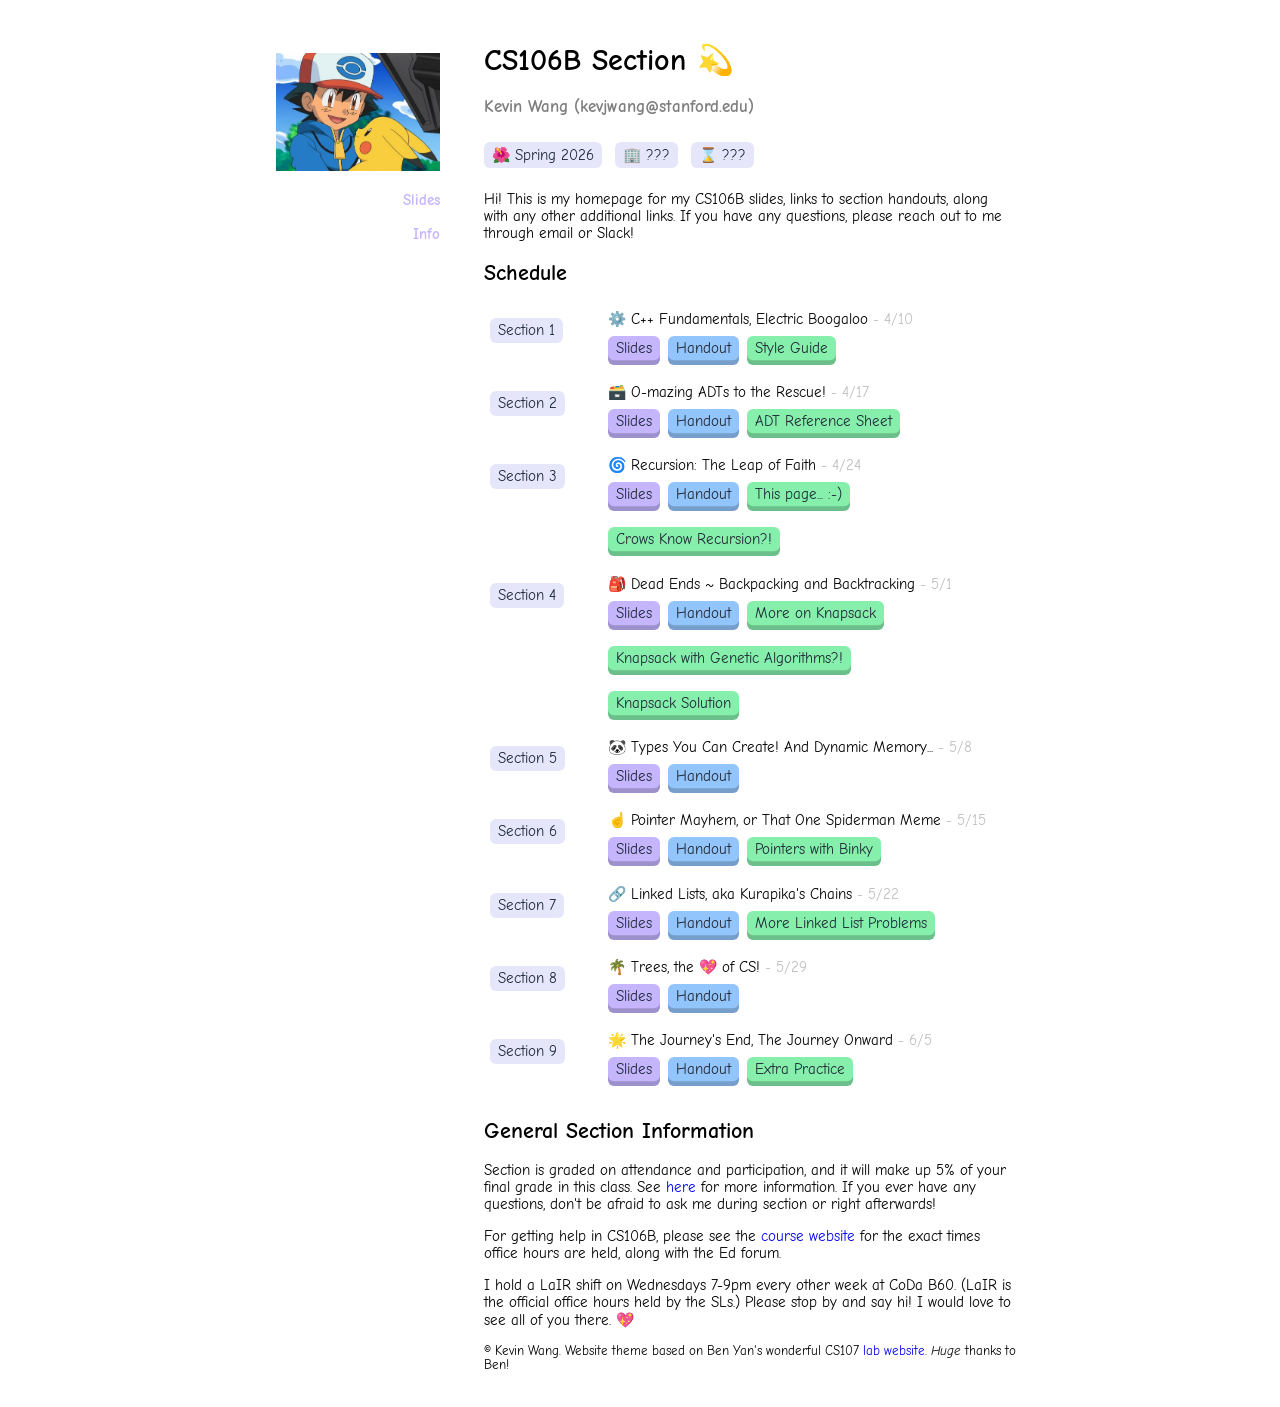
==== index.html @ ee3d67d2 "feat: add existing files" ====
<!doctype html>

<html lang=en>
    <head>
        <meta charset="utf-8">

        <title>Kevin's CS106B Section</title>

        <link rel="icon" href="images/olivine_green.png">

        <!-- we'll just be using jquery to play some audio -->
        <script src="https://ajax.googleapis.com/ajax/libs/jquery/3.7.1/jquery.min.js"></script>

        <!-- backup comic neue font just in case... -->
        <link href="https://fonts.googleapis.com/css2?family=Comic+Neue" rel="stylesheet">
        
        <!-- magical style secrets lie within... (not really) -->
        <link rel="stylesheet" href="styles.css">
    </head>


    
    <body style="font-family: 'Comic Sans MS', 'Comic Sans', 'Comic Neue', cursive">

        <!-- list out the audio we're going to use (putting it in the body is arbitrary) -->
        <audio id="hover-bloop">
            <source src="audio/multimedia_button_click_029.mp3"></source>
        </audio>
        <audio id="click-bloop">
            <source src="audio/multimedia_button_click_006.mp3"></source>
        </audio>
        <audio id="sparkles">
            <source src="audio/bss_petal_wand.wav"></source>
        </audio>

        <!-- classic two-column layout! :) -->
        <div id="page">
            <!-- left hand side: the navigation bar (but who really uses it anyways...) -->
            <aside>
            <!-- 
            if you're one of my sectionees seeing this comment, hello! i fully commend and endorse you snooping around. that's the spirit!
            send me an email with a screenshot of this comment, and i'll give you all the good karma there is in the world, or at least
            how much karma i have, haha
            -->
                <nav aria-label="navigation">
                    <ul>
                        <li>
                            <a href="index.html#main-page">
                                <img class="homepage-img" alt="Welcome to CS106B!" src="images/ash_and_pikachu.jpg">
                            </a>
                        </li>
                        <br>
                        <li><a href="index.html#sections" style="color: #C4B5FD"><strong>Slides</strong></a></li>
                        <br>
                        <li><a href="index.html#info" style="color: #C4B5FD"><strong>Info</strong></a></li>
                        <br>
                    </ul>
                </nav>
            </aside>

            <!-- the main content of the page...let's call it "main" >:) -->
            <div id="main">

                <h1 id="main-page"><span id="section-title" class="rainbow">CS106B Section</span> 💫</h1>
                <script src="meteor_shower.js"></script>
                <h3 style="opacity: 50%">Kevin Wang (kevjwang@stanford.edu)</h3>

                <!------------- GENERAL COURSE INFO - EDIT EVERY QUARTER --------------->

                <div class="portal">🌺 Spring 2026</div>
                <div class="portal">🏢 ???</div>
                <div class="portal">⌛ ???</div>
        
                <!---------------------------------------------------------------------->

                <p>Hi! This is my homepage for my CS106B slides, links to section handouts, along with any other additional links. If you have any questions, please reach out to me through email or Slack!</p>

                <h2 id="sections">Schedule</h2>
                <div id="schedule"></div>
                <script src="schedule.js"></script>

                <h2 id="info">General Section Information</h2>
                <p>
                    Section is graded on attendance and participation, and it will make up 5% of your final grade in this class. See <a href="https://web.stanford.edu/class/archive/cs/cs106b/cs106b.1264/course/about_section" target="_blank">here</a> for more information. If you ever have any questions, don't be afraid to ask me during section or right afterwards!
                </p>
                <p>
                    For getting help in CS106B, please see the <a
                        href="https://web.stanford.edu/class/archive/cs/cs106b/cs106b.1266/">course website</a> for the exact times office hours are held, along with the Ed forum.
                </p>
                <p>
                    I hold a LaIR shift on Wednesdays 7-9pm every other week at CoDa B60. (LaIR is the official office hours held by the SLs.) Please stop by and say hi! I would love to see all of you there. 💖
                </p>

                <p style="font-size: 12.7px;">© Kevin Wang. Website theme based on Ben Yan's wonderful CS107 <a href="https://stanford.edu/~bbyan/cs107-spr2025/">lab website</a>. <em>Huge</em> thanks to Ben!</p>

                <!-- audio clicking time :O -->
                <script>
                    // hovering
                    $(document).ready(function () {
                        let hoverBloop = $("#hover-bloop")[0];
                        $(".clicky").mouseenter(function() {
                            hoverBloop.volume = 0.35;
                            hoverBloop.play();
                        })
                    })

                    // clicking
                    $(document).ready(function () {
                        let clickBloop = $("#click-bloop")[0];
                        $(".clicky").click(function() {
                            clickBloop.volume = 0.75;
                            clickBloop.play();
                        })
                    }) 
                </script>


            </div>
        </div>

    </body>

</html>
---- styles.css ----
html {
    font-size: 0.925em;
    box-sizing: border-box;
    scroll-behavior: smooth;
    z-index: 1;
    /* font-family: Comic Sans MS, "Comic Sans", "Comic Relief", cursive; */
}

.homepage-img {
    max-height: 8em;
    height: auto;
    display: inline-block;
    margin: 0;
    margin-top: 8px;
    justify-content: right;
    padding-left: 0;
    align-items: right;

    @media (max-width: 768px) {
        max-height: 1em;
    }
}

/* * { */
/*     font-family: "Comic Neue", "Comic Sans MS", "Comic Sans", cursive; */
/* } */

#meteor-shower {
    /* border: 5px solid black; */
    top: 0;
    left: 0;
    box-sizing: border-box;
    /* outline: 5px solid black; */

    position: fixed;

    /* put the meteor shower canvas in the background */
    pointer-events: none;
    z-index: 0;
}

#page {
    display: grid;
    position: relative;
    grid-template-columns: 200px 1fr;
    gap: 3em;

    max-width: 800px;
    margin: 0 auto;
    padding: 1rem;

    @media (max-width: 768px) {
        grid-template-columns: 1fr;
        grid-template-rows: auto auto;
        gap: 0;
    }

    /* margin-left: 50%; */
    /* margin: 100 auto; */
/* 
    background: #fff7f0;
    outline: 2px solid red; */
}

/* * {
  outline: 1px solid rgba(0, 0, 255, 0.2);
} */

.rainbow {
    color: black;
    background-color: #FFFFFF;
}

/* rainbow text syntax from https://stackoverflow.com/questions/54702124/rainbow-text-animation-using-only-css */

.rainbow:hover {
    background: linear-gradient(
        to right,
        #6666ff, #0099ff , #00ff00, #ff3399, #6666ff);
    -webkit-background-clip: text;
    background-clip: text;
    color: transparent;
    animation: rainbow_animation 4s ease-in-out infinite;
    background-size: 500% 100%;
}

@keyframes rainbow_animation {
    0%,100% {
        background-position: 0 0;
    }

    50% {
        background-position: 100% 0;
    }
}

aside {
    position: sticky;
    top: 2em;
    align-self: flex-start;
}

@media (max-width: 768px) {
    aside {
        position: static; 
        top: unset; 
        padding-top: 0;
        /* order: -1;
        margin-bottom: 1rem;
        padding-top: 2rem;  */
    } 

    nav ul {
        display: flex;
        justify-content: flex-end;
        gap: 1.25rem;
        flex-wrap: wrap;
    }

    nav li {
        display: inline-block;
    }

    nav a {
        white-space: nowrap;
    }
}

nav {
    display: flex; 
    /* margin-bottom: 3rem;  */
    justify-content: space-between; 
    align-items: center; 
    width: 100%; 

    @media (min-width: 768px) { 
        display: block; 
        margin-bottom: 0; 
    }
}

#main {
    /* make sure the content inside main doesn't spill over outside the grid */
    min-width: 0;
    max-width: 36rem;
}

ul {
    display: flex; 
    justify-content: flex-end;
    margin-left: -0.5rem; 
    list-style: none;
    padding-left: 0; /* remove left indent */
    text-align: right;

    @media (min-width: 768px) { 
        display: block; 
        margin-left: 0; 
        gap: 0;
    }
}

a {
    text-decoration: none;
}

.portal { 
    color: #1F2937;
    background: #e6e6fa;
    margin: 8px 8px 8px 0px;
    padding: 4px 8px;
    display: inline-block;
    text-align: center;
    vertical-align: top;

    border: 1px;
    border-radius: 6px;
    text-decoration: none;
    transition: background-color 0.2s ease, border-color 0.2s ease;

    justify-self: start;
    align-self: start;
}

.section {
    display: grid;
    text-wrap: nowrap;
    grid-template-columns: repeat(4, minmax(100px, 1fr)); 
    grid-auto-flow: row dense;
    gap: 1.25rem; 

    padding: 0.35em;
    border-radius: 8px;
    
    @media (min-width: 400px) { 
        grid-template-columns: repeat(7, minmax(100px, 1fr)); 
    }
}

.date {
    opacity: 0.25;
}

.content {
    grid-column: span 3 / span 3; 

    /* @media (min-width: 768px) {  */
    /*     grid-column: span 6 / span 6;  */
    /* } */
}

.locked.content {
    opacity: 0.2;
    pointer-events: none;
}

.resources {
    display: inline-flex;
    flex-wrap: wrap;
    margin-left: 0px;
    margin-bottom: 0px;
}

.slides {
    background: #C4B5FD;
}

.handout {
    background: #93c5fd;
}

.misc-link {
    background: #86efac;
}

.clicky {
    box-shadow: inset 0 -4.8px 0 0 rgba(0, 0, 0, 0.2);
    transition: 0.1s;
    padding-bottom: 8px;
    /* text-shadow: 0px 3px rgba(0, 0, 0, 0.2); */
}
.clicky:hover {
    box-shadow: inset 0 -2.25px 0 0 rgba(0, 0, 0, 0.2);
}
.clicky:active {
    box-shadow: inset 0 -2px 0 0 rgba(0, 0, 0, 0.2);
    text-shadow: 0px 1px 0 0 rgba(0, 0, 0, 0.2);
}
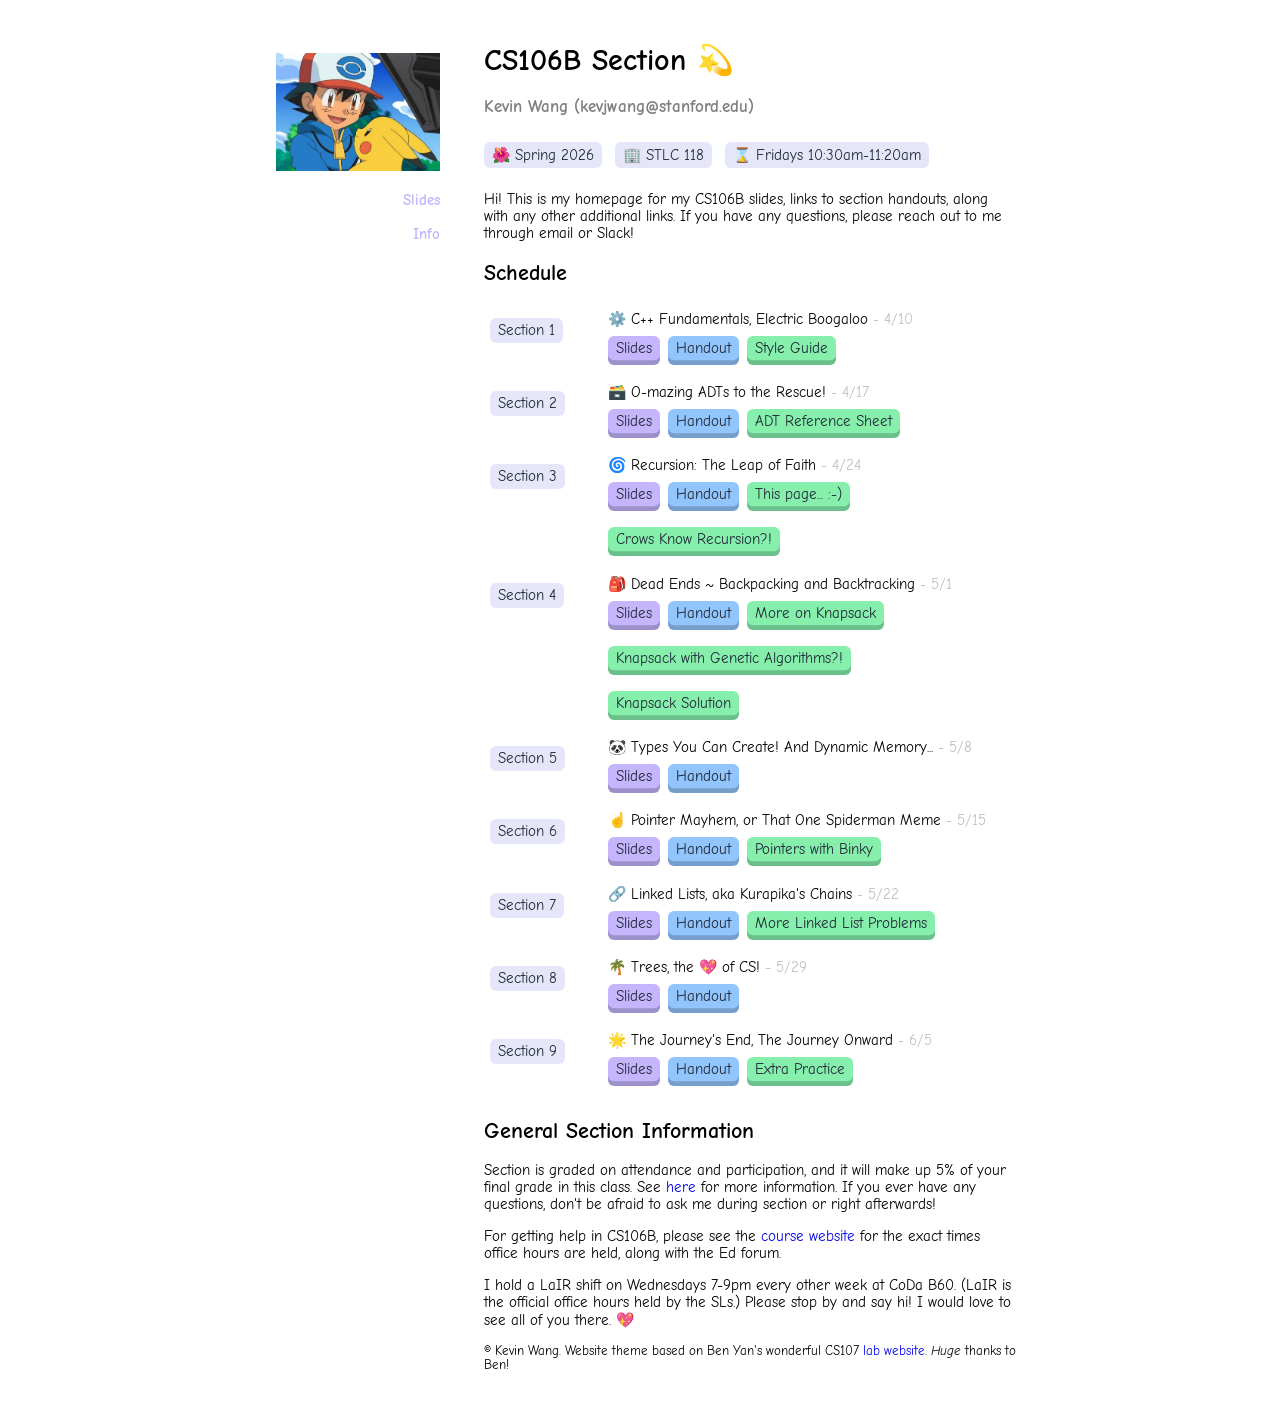
==== commit 33bf9ec3: "chore: update spring section info" ====
--- a/index.html
+++ b/index.html
@@ -68,8 +68,8 @@
                 <!------------- GENERAL COURSE INFO - EDIT EVERY QUARTER --------------->
 
                 <div class="portal">🌺 Spring 2026</div>
-                <div class="portal">🏢 ???</div>
-                <div class="portal">⌛ ???</div>
+                <div class="portal">🏢 STLC 118</div>
+                <div class="portal">⌛ Fridays 10:30am-11:20am</div>
         
                 <!---------------------------------------------------------------------->
 
@@ -81,7 +81,7 @@
 
                 <h2 id="info">General Section Information</h2>
                 <p>
-                    Section is graded on attendance and participation, and it will make up 5% of your final grade in this class. See <a href="https://web.stanford.edu/class/archive/cs/cs106b/cs106b.1264/course/about_section" target="_blank">here</a> for more information. If you ever have any questions, don't be afraid to ask me during section or right afterwards!
+                    Section is graded on attendance and participation, and it will make up 5% of your final grade in this class. See <a href="https://web.stanford.edu/class/archive/cs/cs106b/cs106b.1266/about_section" target="_blank">here</a> for more information. If you ever have any questions, don't be afraid to ask me during section or right afterwards!
                 </p>
                 <p>
                     For getting help in CS106B, please see the <a
--- a/styles.css
+++ b/styles.css
@@ -3,7 +3,6 @@
     box-sizing: border-box;
     scroll-behavior: smooth;
     z-index: 1;
-    /* font-family: Comic Sans MS, "Comic Sans", "Comic Relief", cursive; */
 }
 
 .homepage-img {
@@ -21,16 +20,10 @@
     }
 }
 
-/* * { */
-/*     font-family: "Comic Neue", "Comic Sans MS", "Comic Sans", cursive; */
-/* } */
-
 #meteor-shower {
-    /* border: 5px solid black; */
     top: 0;
     left: 0;
     box-sizing: border-box;
-    /* outline: 5px solid black; */
 
     position: fixed;
 
@@ -54,17 +47,7 @@
         grid-template-rows: auto auto;
         gap: 0;
     }
-
-    /* margin-left: 50%; */
-    /* margin: 100 auto; */
-/* 
-    background: #fff7f0;
-    outline: 2px solid red; */
-}
-
-/* * {
-  outline: 1px solid rgba(0, 0, 255, 0.2);
-} */
+}
 
 .rainbow {
     color: black;
@@ -105,9 +88,6 @@
         position: static; 
         top: unset; 
         padding-top: 0;
-        /* order: -1;
-        margin-bottom: 1rem;
-        padding-top: 2rem;  */
     } 
 
     nav ul {
@@ -128,7 +108,6 @@
 
 nav {
     display: flex; 
-    /* margin-bottom: 3rem;  */
     justify-content: space-between; 
     align-items: center; 
     width: 100%; 
@@ -203,10 +182,6 @@
 
 .content {
     grid-column: span 3 / span 3; 
-
-    /* @media (min-width: 768px) {  */
-    /*     grid-column: span 6 / span 6;  */
-    /* } */
 }
 
 .locked.content {
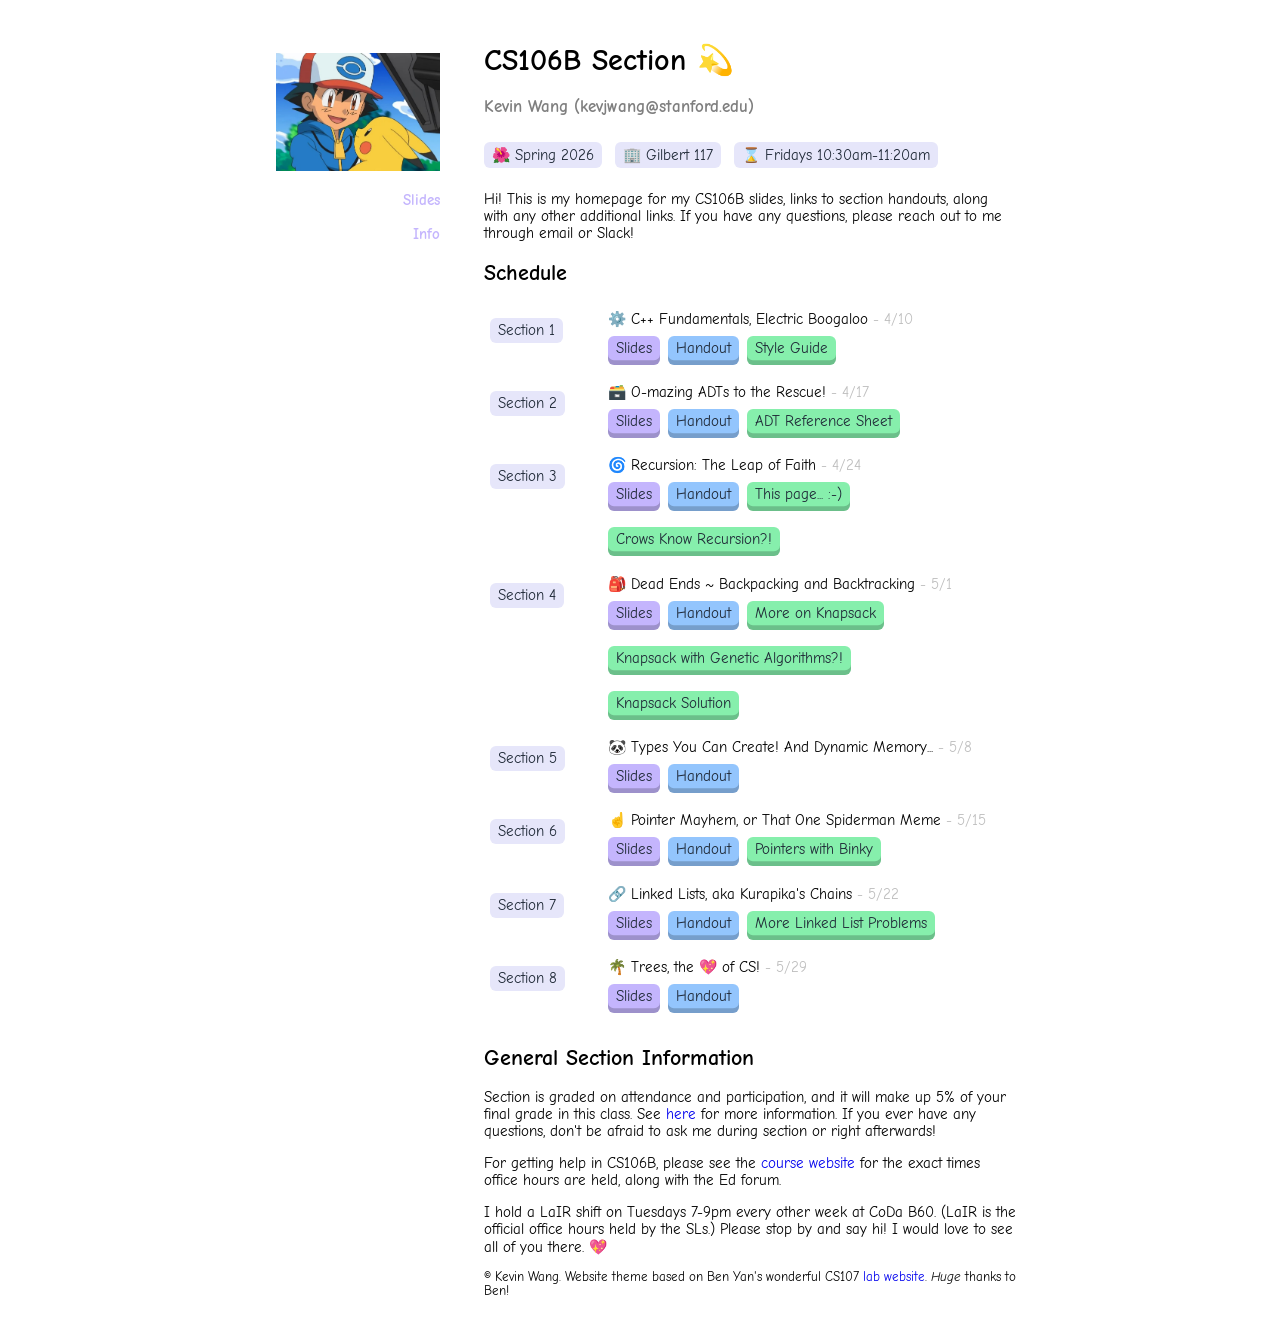
==== commit a313c78c: "chore: update room and lair shift times" ====
--- a/index.html
+++ b/index.html
@@ -68,7 +68,7 @@
                 <!------------- GENERAL COURSE INFO - EDIT EVERY QUARTER --------------->
 
                 <div class="portal">🌺 Spring 2026</div>
-                <div class="portal">🏢 STLC 118</div>
+                <div class="portal">🏢 Gilbert 117</div>
                 <div class="portal">⌛ Fridays 10:30am-11:20am</div>
         
                 <!---------------------------------------------------------------------->
@@ -88,7 +88,7 @@
                         href="https://web.stanford.edu/class/archive/cs/cs106b/cs106b.1266/">course website</a> for the exact times office hours are held, along with the Ed forum.
                 </p>
                 <p>
-                    I hold a LaIR shift on Wednesdays 7-9pm every other week at CoDa B60. (LaIR is the official office hours held by the SLs.) Please stop by and say hi! I would love to see all of you there. 💖
+                    I hold a LaIR shift on Tuesdays 7-9pm every other week at CoDa B60. (LaIR is the official office hours held by the SLs.) Please stop by and say hi! I would love to see all of you there. 💖
                 </p>
 
                 <p style="font-size: 12.7px;">© Kevin Wang. Website theme based on Ben Yan's wonderful CS107 <a href="https://stanford.edu/~bbyan/cs107-spr2025/">lab website</a>. <em>Huge</em> thanks to Ben!</p>
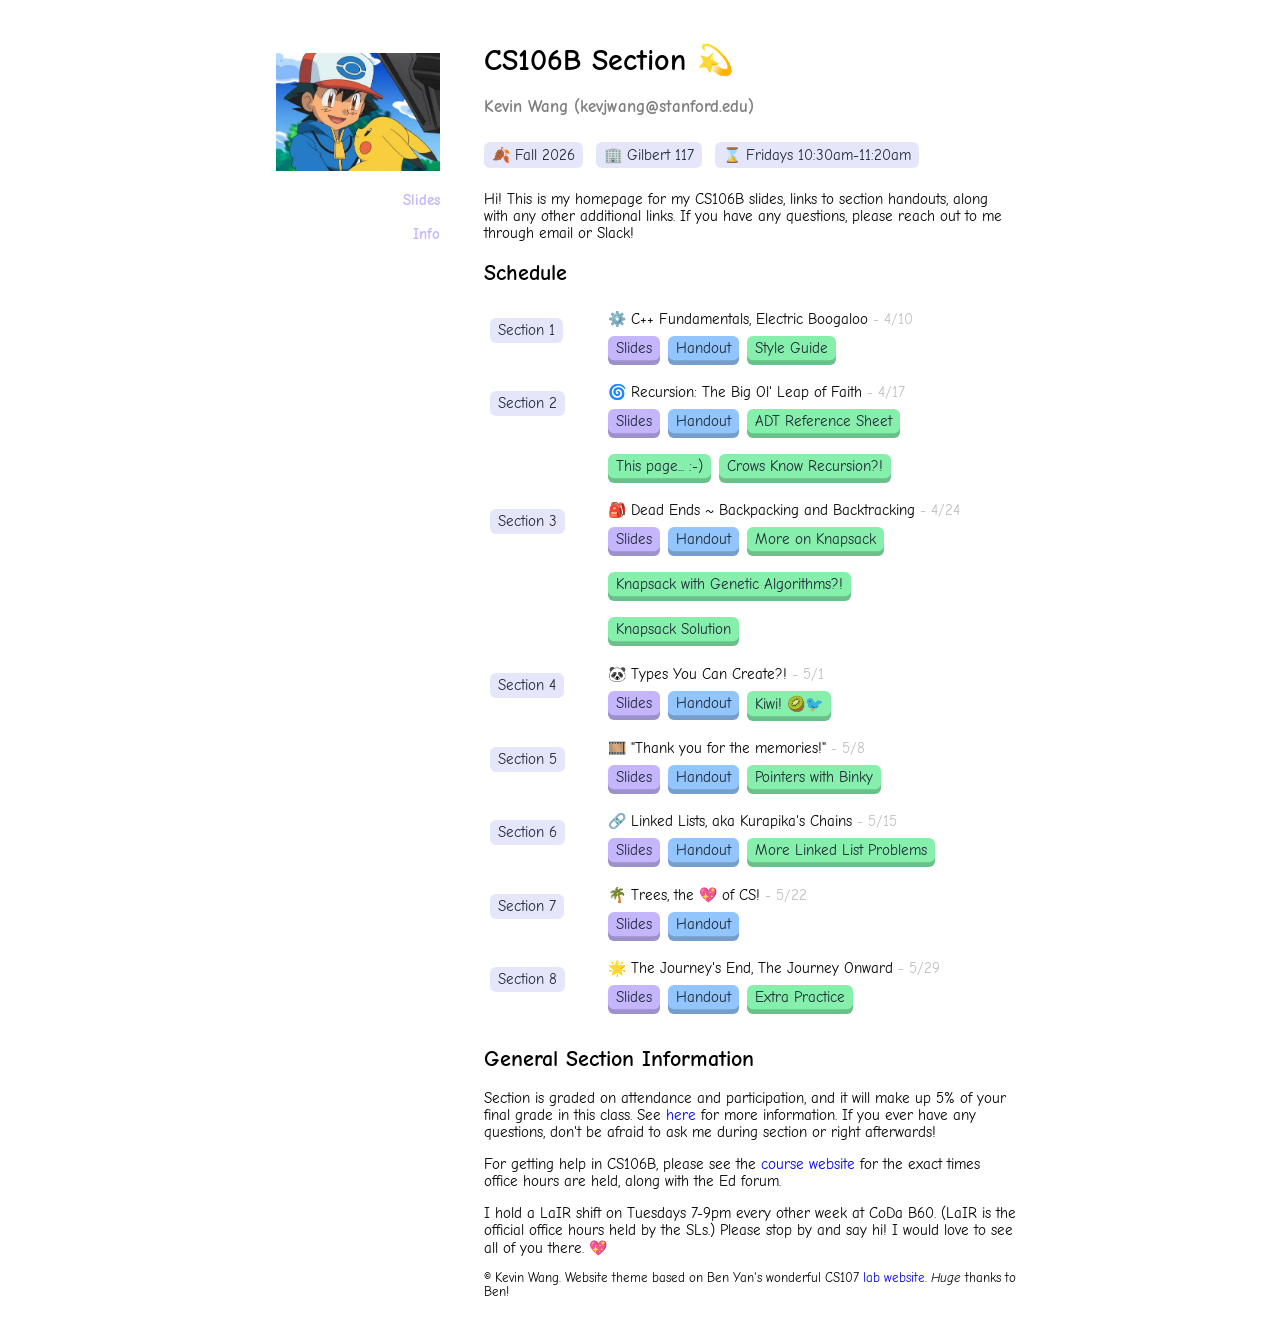
==== commit 431d2ab4: "chore: half-update to fall 26" ====
--- a/index.html
+++ b/index.html
@@ -67,7 +67,7 @@
 
                 <!------------- GENERAL COURSE INFO - EDIT EVERY QUARTER --------------->
 
-                <div class="portal">🌺 Spring 2026</div>
+                <div class="portal">🍂 Fall 2026</div>
                 <div class="portal">🏢 Gilbert 117</div>
                 <div class="portal">⌛ Fridays 10:30am-11:20am</div>
         
@@ -81,11 +81,12 @@
 
                 <h2 id="info">General Section Information</h2>
                 <p>
-                    Section is graded on attendance and participation, and it will make up 5% of your final grade in this class. See <a href="https://web.stanford.edu/class/archive/cs/cs106b/cs106b.1266/about_section" target="_blank">here</a> for more information. If you ever have any questions, don't be afraid to ask me during section or right afterwards!
+                    Section is graded on attendance and participation, and it will make up 5% of your final grade in
+                    this class. See <a href="https://web.stanford.edu/class/archive/cs/cs106b/cs106b.1272/about_section" target="_blank">here</a> for more information. If you ever have any questions, don't be afraid to ask me during section or right afterwards!
                 </p>
                 <p>
                     For getting help in CS106B, please see the <a
-                        href="https://web.stanford.edu/class/archive/cs/cs106b/cs106b.1266/">course website</a> for the exact times office hours are held, along with the Ed forum.
+                        href="https://web.stanford.edu/class/archive/cs/cs106b/cs106b.1272/">course website</a> for the exact times office hours are held, along with the Ed forum.
                 </p>
                 <p>
                     I hold a LaIR shift on Tuesdays 7-9pm every other week at CoDa B60. (LaIR is the official office hours held by the SLs.) Please stop by and say hi! I would love to see all of you there. 💖
